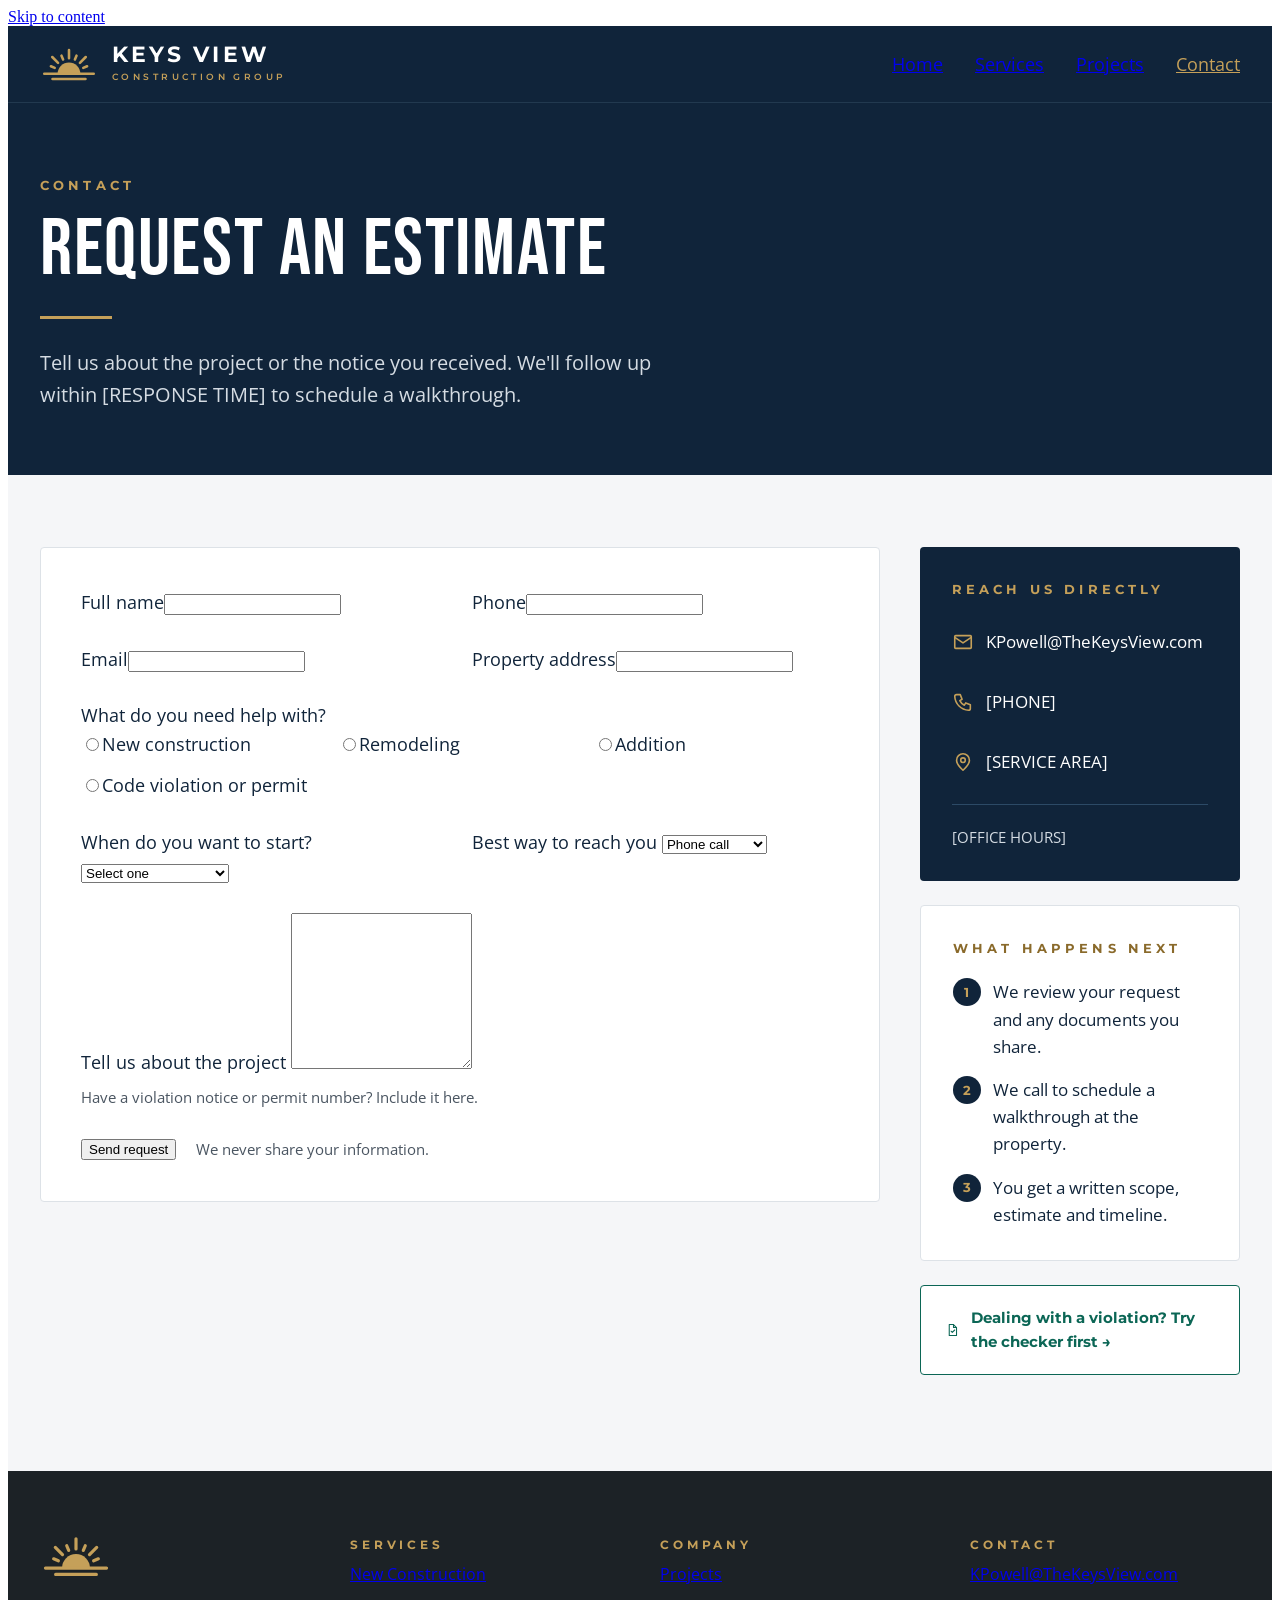
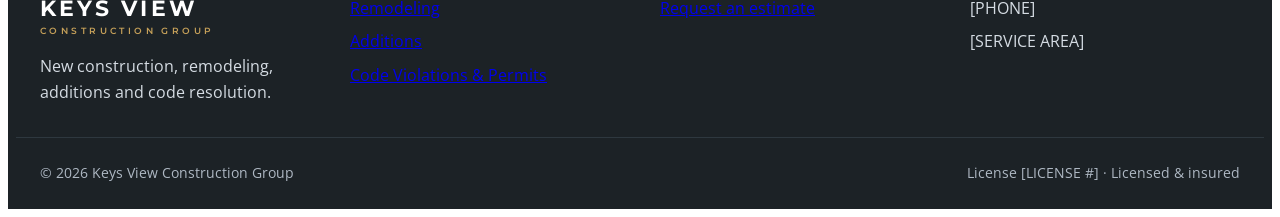
==== contact.html @ 4ff58f36 "Add files via upload" ====
<!doctype html>
<html lang="en">
<head>
<meta charset="utf-8">
<meta name="viewport" content="width=device-width, initial-scale=1">
<title>Request an Estimate | Keys View Construction Group</title>
<meta name="description" content="Request an estimate from Keys View Construction Group for new construction, remodeling, additions or code violation help.">
<meta property="og:title" content="Request an Estimate | Keys View Construction Group">
<meta property="og:description" content="Request an estimate from Keys View Construction Group for new construction, remodeling, additions or code violation help.">
<meta property="og:type" content="website">
<meta name="theme-color" content="#10243A">
<link rel="icon" href="images/favicon.svg" type="image/svg+xml">
<link rel="preconnect" href="https://fonts.googleapis.com">
<link rel="preconnect" href="https://fonts.gstatic.com" crossorigin>
<link href="https://fonts.googleapis.com/css2?family=Bebas+Neue&amp;family=Montserrat:wght@600;700&amp;family=Open+Sans:wght@400;600&amp;display=swap" rel="stylesheet">
<link rel="stylesheet" href="css/styles.css">
</head>
<body>
<a class="skip" href="#main">Skip to content</a>
<div style="font-family: 'Open Sans', system-ui, sans-serif; color: #10243A; background: #FFFFFF; font-size: 18px; line-height: 1.6">

<header style="background: #10243A">
  <div style="max-width: 1200px; margin: 0 auto; padding: 16px 24px; display: flex; flex-wrap: wrap; align-items: center; justify-content: space-between; gap: 16px">
    <a href="index.html" aria-label="Keys View Construction Group, home" style="display: flex; align-items: center; gap: 14px; text-decoration: none; color: #FFFFFF; min-height: 44px">
      <svg width="58" height="34" viewBox="4 4 56 33" fill="none" stroke="#C5A059" stroke-width="2.5" stroke-linecap="round" aria-hidden="true"><path d="M21 30a11 11 0 0 1 22 0z" fill="#C5A059" stroke="none"></path><path d="M18.14 24.26L14.44 22.72M21.39 19.39L15.74 13.74M26.26 16.14L24.72 12.44M32 15V7M37.74 16.14L39.28 12.44M42.61 19.39L48.26 13.74M45.86 24.26L49.56 22.72M8 30H56M16 35H48"></path></svg>
      <span style="display: flex; flex-direction: column">
        <span style="font-family: Montserrat, system-ui, sans-serif; font-weight: 700; font-size: 22px; line-height: 1.1; letter-spacing: 0.14em">KEYS VIEW</span>
        <span style="font-family: Montserrat, system-ui, sans-serif; font-weight: 600; font-size: 9px; letter-spacing: 0.38em; color: #C5A059; margin-top: 3px">CONSTRUCTION GROUP</span>
      </span>
    </a>
    <nav aria-label="Main" style="display: flex; flex-wrap: wrap; align-items: center; gap: 8px 32px">
      <a class="navlink" href="index.html">Home</a>
      <a class="navlink" href="services.html">Services</a>
      <a class="navlink" href="projects.html">Projects</a>
      <a class="navlink" href="contact.html" aria-current="page" style="color: #C5A059">Contact</a>
    </nav>
  </div>
</header>
<main id="main">

<section style="background: #10243A; color: #FFFFFF; border-top: 1px solid #22394F">
  <div style="max-width: 1200px; margin: 0 auto; padding: 72px 24px 64px">
    <p style="margin: 0 0 16px; font-family: Montserrat, system-ui, sans-serif; font-weight: 700; font-size: 13px; letter-spacing: 0.32em; color: #C5A059">CONTACT</p>
    <h1 style="margin: 0; font-family: 'Bebas Neue', Impact, sans-serif; font-weight: 400; font-size: 80px; line-height: 0.95; letter-spacing: 0.02em">Request an estimate</h1>
    <div style="width: 72px; height: 3px; background: #C5A059; margin: 28px 0"></div>
    <p style="margin: 0; font-size: 20px; color: #D5DCE3; max-width: 640px">Tell us about the project or the notice you received. We'll follow up within [RESPONSE TIME] to schedule a walkthrough.</p>
  </div>
</section>

<section style="background: #F5F6F8">
  <div style="max-width: 1200px; margin: 0 auto; padding: 72px 24px 96px; display: flex; flex-wrap: wrap; gap: 40px; align-items: flex-start">

    <div class="pad-box" style="flex: 999 1 560px; min-width: 0; background: #FFFFFF; border: 1px solid #DDE2E7; border-radius: 4px; padding: 40px">
        <form id="estimate-form" action="https://formspree.io/f/YOUR_FORM_ID" method="POST" style="display: grid; gap: 28px">
          <div style="display: grid; grid-template-columns: repeat(auto-fit, minmax(240px, 1fr)); gap: 24px">
            <div><label class="lbl" for="name">Full name</label><input class="field" id="name" name="name" type="text" autocomplete="name" required></div>
            <div><label class="lbl" for="phone">Phone</label><input class="field" id="phone" name="phone" type="tel" autocomplete="tel" required></div>
          </div>
          <div style="display: grid; grid-template-columns: repeat(auto-fit, minmax(240px, 1fr)); gap: 24px">
            <div><label class="lbl" for="email">Email</label><input class="field" id="email" name="email" type="email" autocomplete="email" required></div>
            <div><label class="lbl" for="addr">Property address</label><input class="field" id="addr" name="address" type="text" autocomplete="street-address"></div>
          </div>
          <fieldset style="margin: 0; padding: 0; border: 0">
            <legend class="lbl" style="padding: 0">What do you need help with?</legend>
            <div style="display: grid; grid-template-columns: repeat(auto-fit, minmax(220px, 1fr)); gap: 12px">
              <label class="choice"><input type="radio" name="projectType" value="new" required>New construction</label>
              <label class="choice"><input type="radio" name="projectType" value="remodel">Remodeling</label>
              <label class="choice"><input type="radio" name="projectType" value="addition">Addition</label>
              <label class="choice"><input type="radio" name="projectType" value="code">Code violation or permit</label>
            </div>
          </fieldset>
          <div style="display: grid; grid-template-columns: repeat(auto-fit, minmax(240px, 1fr)); gap: 24px">
            <div>
              <label class="lbl" for="when">When do you want to start?</label>
              <select class="field" id="when" name="timeline">
                <option value="">Select one</option>
                <option>As soon as possible</option>
                <option>Within 1–3 months</option>
                <option>In 3–6 months</option>
                <option>Just planning for now</option>
              </select>
            </div>
            <div>
              <label class="lbl" for="contact">Best way to reach you</label>
              <select class="field" id="contact" name="contactPref">
                <option>Phone call</option>
                <option>Text message</option>
                <option>Email</option>
              </select>
            </div>
          </div>
          <div>
            <label class="lbl" for="msg">Tell us about the project</label>
            <textarea class="field" id="msg" name="message" rows="5" style="min-height: 150px; resize: vertical"></textarea>
            <p style="margin: 8px 0 0; font-size: 15px; color: #4A5561">Have a violation notice or permit number? Include it here.</p>
          </div>
          <p id="form-error" role="alert" hidden style="margin: 0; padding: 14px 18px; border: 1px solid #B3261E; background: #FCEEEE; color: #8C1D18; border-radius: 2px">Something went wrong sending your request. Please try again, or email us at <a href="mailto:kpowell@thekeysview.com">KPowell@TheKeysView.com</a>.</p>
          <div style="display: flex; flex-wrap: wrap; align-items: center; gap: 20px">
            <button class="btn btn-navy" type="submit">Send request</button>
            <span style="font-size: 15px; color: #4A5561">We never share your information.</span>
          </div>
        </form>
      <div id="form-done" hidden tabindex="-1">
        <div role="status" style="display: flex; flex-direction: column; align-items: flex-start; gap: 16px; padding: 24px 0">
          <div style="width: 64px; height: 64px; border-radius: 50%; background: #10243A; display: flex; align-items: center; justify-content: center">
            <svg width="32" height="32" viewBox="0 0 24 24" fill="none" stroke="#C5A059" stroke-width="2.25" stroke-linecap="round" stroke-linejoin="round" aria-hidden="true"><path d="M5 12.5l4.5 4.5L19 7.5"></path></svg>
          </div>
          <h2 style="margin: 0; font-family: 'Bebas Neue', Impact, sans-serif; font-weight: 400; font-size: 48px; line-height: 1; letter-spacing: 0.02em">Request received</h2>
          <p style="margin: 0; max-width: 520px; color: #4A5561">Thank you. We'll review your details and reach out within [RESPONSE TIME] to schedule a walkthrough.</p>
          <div style="display: flex; flex-wrap: wrap; gap: 12px; margin-top: 8px">
            <a class="btn btn-navy" href="projects.html">See our projects</a>
            <button type="button" class="btn btn-line" id="form-again">Send another</button>
          </div>
        </div>
      </div>
    </div>

    <aside style="flex: 1 1 320px; min-width: 0; display: grid; gap: 24px">
      <div style="background: #10243A; color: #FFFFFF; border-radius: 4px; padding: 32px">
        <h2 style="margin: 0 0 20px; font-family: Montserrat, system-ui, sans-serif; font-size: 13px; letter-spacing: 0.32em; color: #C5A059">REACH US DIRECTLY</h2>
        <div style="display: grid; gap: 16px; font-size: 17px">
          <a href="mailto:kpowell@thekeysview.com" style="display: flex; gap: 12px; align-items: center; color: #FFFFFF; text-decoration: none; min-height: 44px"><svg width="22" height="22" viewBox="0 0 24 24" fill="none" stroke="#C5A059" stroke-width="1.75" stroke-linecap="round" stroke-linejoin="round" aria-hidden="true"><rect x="3" y="5" width="18" height="14" rx="1"></rect><path d="M3 7l9 6 9-6"></path></svg>KPowell@TheKeysView.com</a>
          <span style="display: flex; gap: 12px; align-items: center; min-height: 44px"><svg width="22" height="22" viewBox="0 0 24 24" fill="none" stroke="#C5A059" stroke-width="1.75" stroke-linecap="round" stroke-linejoin="round" aria-hidden="true"><path d="M5 4h4l2 5-2.5 1.5a11 11 0 0 0 5 5L15 13l5 2v4a2 2 0 0 1-2 2A16 16 0 0 1 3 6a2 2 0 0 1 2-2"></path></svg>[PHONE]</span>          <span style="display: flex; gap: 12px; align-items: center; min-height: 44px"><svg width="22" height="22" viewBox="0 0 24 24" fill="none" stroke="#C5A059" stroke-width="1.75" stroke-linecap="round" stroke-linejoin="round" aria-hidden="true"><path d="M12 21s-7-6.2-7-11a7 7 0 0 1 14 0c0 4.8-7 11-7 11z"></path><circle cx="12" cy="10" r="2.5"></circle></svg>[SERVICE AREA]</span>
        </div>
        <p style="margin: 20px 0 0; padding-top: 20px; border-top: 1px solid #2C4A66; font-size: 15px; color: #D5DCE3">[OFFICE HOURS]</p>
      </div>
      <div style="background: #FFFFFF; border: 1px solid #DDE2E7; border-radius: 4px; padding: 32px">
        <h2 style="margin: 0 0 20px; font-family: Montserrat, system-ui, sans-serif; font-size: 13px; letter-spacing: 0.32em; color: #8A6A2B">WHAT HAPPENS NEXT</h2>
        <ol style="margin: 0; padding: 0; list-style: none; display: grid; gap: 16px; font-size: 17px">
          <li style="display: flex; gap: 12px"><span style="flex: none; width: 28px; height: 28px; border-radius: 50%; background: #10243A; color: #C5A059; display: flex; align-items: center; justify-content: center; font-family: Montserrat, system-ui, sans-serif; font-weight: 700; font-size: 13px">1</span><span>We review your request and any documents you share.</span></li>
          <li style="display: flex; gap: 12px"><span style="flex: none; width: 28px; height: 28px; border-radius: 50%; background: #10243A; color: #C5A059; display: flex; align-items: center; justify-content: center; font-family: Montserrat, system-ui, sans-serif; font-weight: 700; font-size: 13px">2</span><span>We call to schedule a walkthrough at the property.</span></li>
          <li style="display: flex; gap: 12px"><span style="flex: none; width: 28px; height: 28px; border-radius: 50%; background: #10243A; color: #C5A059; display: flex; align-items: center; justify-content: center; font-family: Montserrat, system-ui, sans-serif; font-weight: 700; font-size: 13px">3</span><span>You get a written scope, estimate and timeline.</span></li>
        </ol>
      </div>
      <a href="services.html#checker" style="display: flex; gap: 12px; align-items: center; padding: 20px 24px; background: #FFFFFF; border: 1px solid #0B6655; border-radius: 4px; text-decoration: none; color: #0B6655; font-family: Montserrat, system-ui, sans-serif; font-weight: 700; font-size: 15px">
        <svg width="22" height="22" viewBox="0 0 24 24" fill="none" stroke="#0B6655" stroke-width="1.75" stroke-linecap="round" stroke-linejoin="round" aria-hidden="true"><path d="M7 3h7l5 5v13H7z"></path><path d="M14 3v5h5"></path><path d="M10 14l2 2 4-4"></path></svg>
        Dealing with a violation? Try the checker first →
      </a>
    </aside>
  </div>
</section>

</main>

<footer style="background: #1C2226; color: #D5DCE3">
  <div style="max-width: 1200px; margin: 0 auto; padding: 64px 24px 32px; display: grid; grid-template-columns: repeat(auto-fit, minmax(220px, 1fr)); gap: 40px">
    <div>
      <svg width="72" height="42" viewBox="4 4 56 33" fill="none" stroke="#C5A059" stroke-width="2.5" stroke-linecap="round" aria-hidden="true"><path d="M21 30a11 11 0 0 1 22 0z" fill="#C5A059" stroke="none"></path><path d="M18.14 24.26L14.44 22.72M21.39 19.39L15.74 13.74M26.26 16.14L24.72 12.44M32 15V7M37.74 16.14L39.28 12.44M42.61 19.39L48.26 13.74M45.86 24.26L49.56 22.72M8 30H56M16 35H48"></path></svg>
      <div style="margin-top: 12px; font-family: Montserrat, system-ui, sans-serif; font-weight: 700; font-size: 22px; line-height: 1.1; letter-spacing: 0.14em; color: #FFFFFF">KEYS VIEW</div>
      <div style="font-family: Montserrat, system-ui, sans-serif; font-weight: 600; font-size: 9px; letter-spacing: 0.38em; color: #C5A059; margin-top: 3px">CONSTRUCTION GROUP</div>
      <p style="margin: 16px 0 0; font-size: 16px">New construction, remodeling, additions and code resolution.</p>
    </div>
    <nav aria-label="Services" style="display: flex; flex-direction: column; gap: 8px; font-size: 16px">
      <span style="font-family: Montserrat, system-ui, sans-serif; font-weight: 700; font-size: 12px; letter-spacing: 0.32em; color: #C5A059">SERVICES</span>
      <a class="footlink" href="services.html#new">New Construction</a>
      <a class="footlink" href="services.html#remodel">Remodeling</a>
      <a class="footlink" href="services.html#additions">Additions</a>
      <a class="footlink" href="services.html#code">Code Violations &amp; Permits</a>
    </nav>
    <nav aria-label="Company" style="display: flex; flex-direction: column; gap: 8px; font-size: 16px">
      <span style="font-family: Montserrat, system-ui, sans-serif; font-weight: 700; font-size: 12px; letter-spacing: 0.32em; color: #C5A059">COMPANY</span>
      <a class="footlink" href="projects.html">Projects</a>
      <a class="footlink" href="contact.html">Request an estimate</a>    </nav>
    <div style="display: flex; flex-direction: column; gap: 8px; font-size: 16px">
      <span style="font-family: Montserrat, system-ui, sans-serif; font-weight: 700; font-size: 12px; letter-spacing: 0.32em; color: #C5A059">CONTACT</span>
      <a class="footlink" href="mailto:kpowell@thekeysview.com">KPowell@TheKeysView.com</a>
      <span>[PHONE]</span>
      <span>[SERVICE AREA]</span>
    </div>
  </div>
  <div style="max-width: 1200px; margin: 0 auto; padding: 24px; border-top: 1px solid #2E383F; font-size: 14px; color: #AEB8C3; display: flex; flex-wrap: wrap; justify-content: space-between; gap: 12px">
    <span>© <span id="year">2026</span> Keys View Construction Group</span>
    <span>License [LICENSE #] · Licensed &amp; insured</span>
  </div>
</footer>

</div>

<script src="js/main.js" defer></script>
</body>
</html>
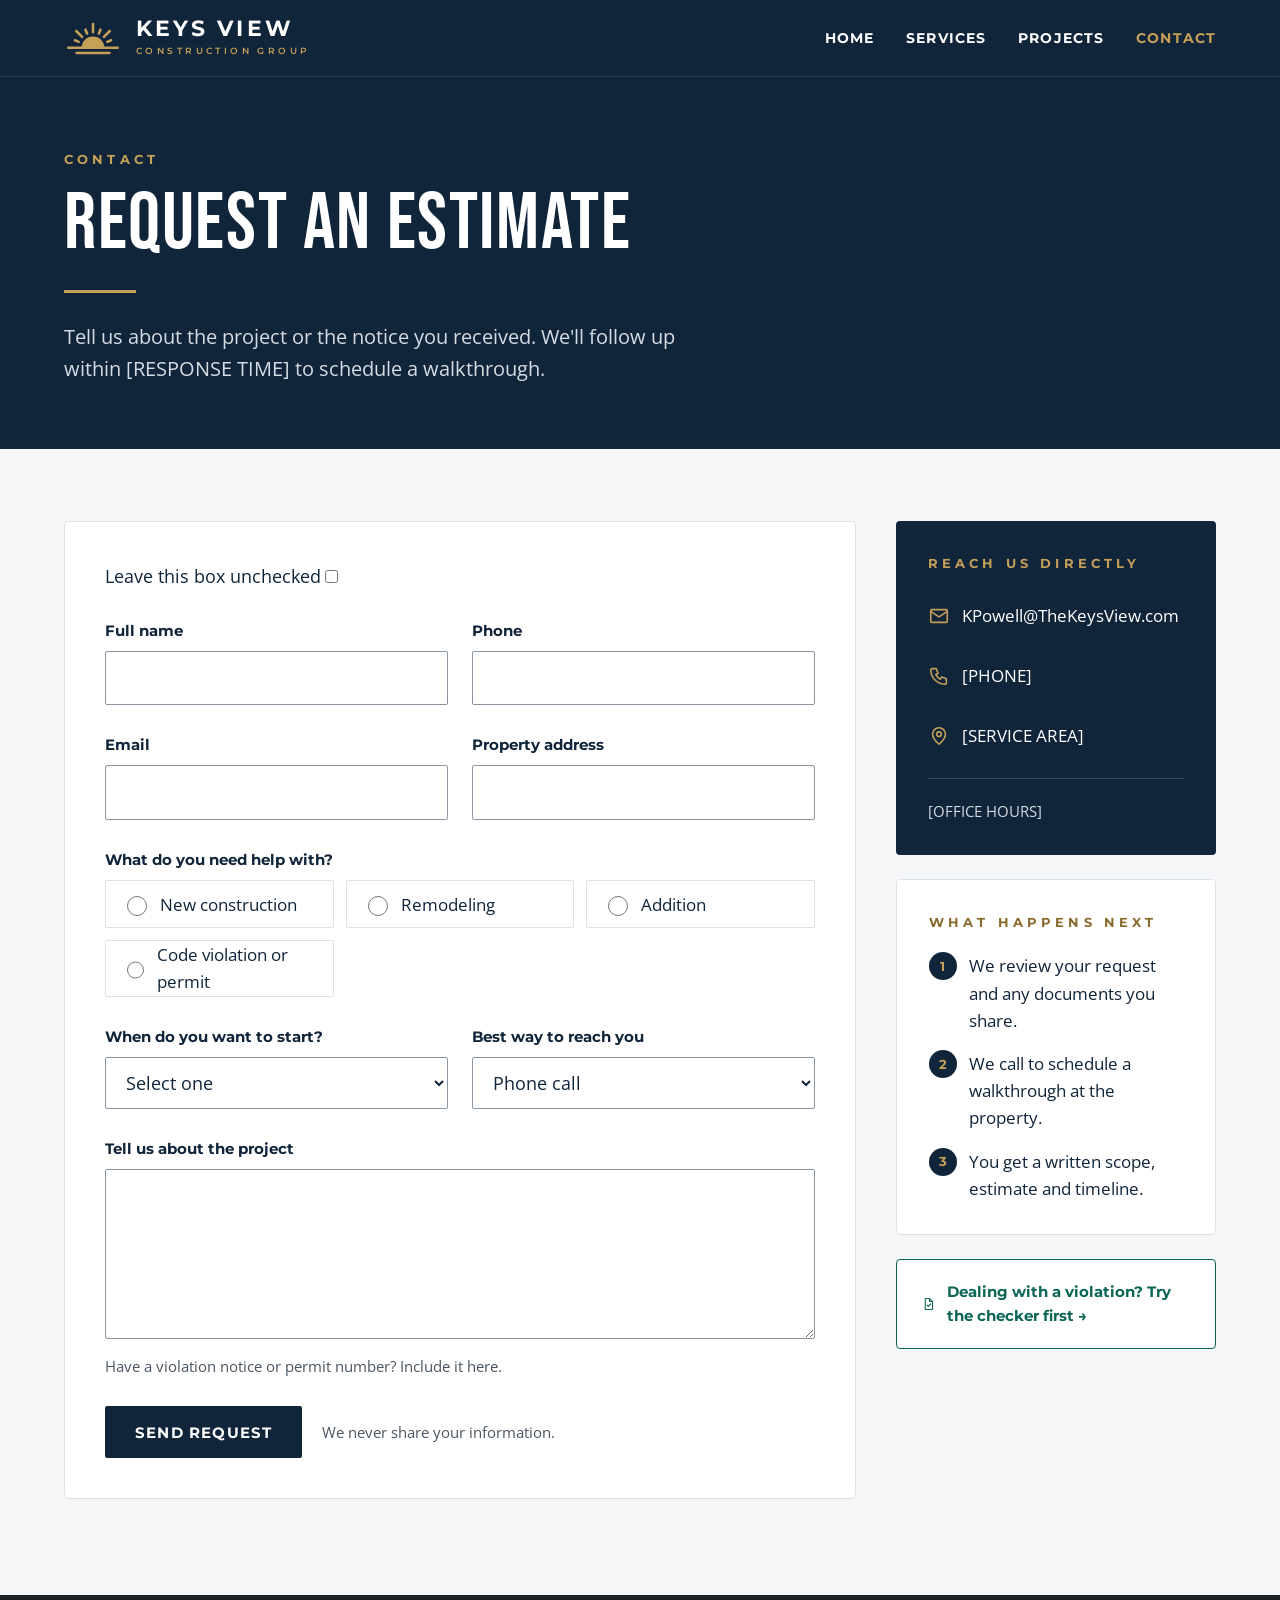
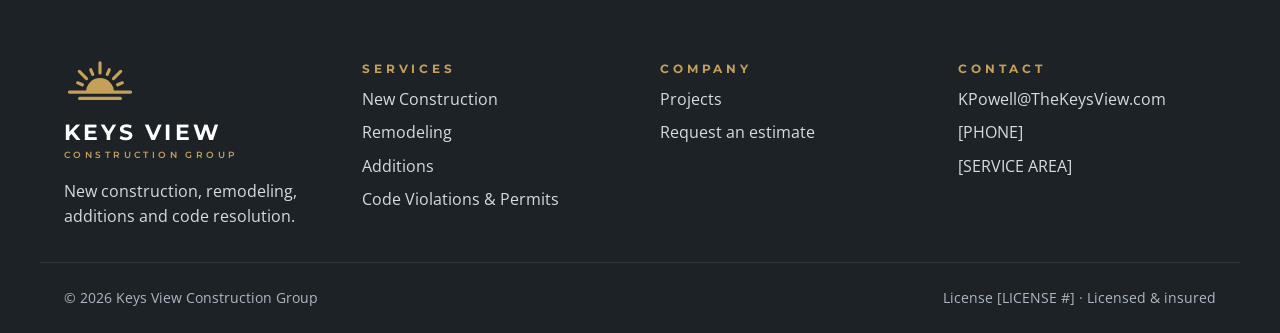
==== commit 2852107b: "Add files via upload" ====
--- a/contact.html
+++ b/contact.html
@@ -51,7 +51,12 @@
   <div style="max-width: 1200px; margin: 0 auto; padding: 72px 24px 96px; display: flex; flex-wrap: wrap; gap: 40px; align-items: flex-start">
 
     <div class="pad-box" style="flex: 999 1 560px; min-width: 0; background: #FFFFFF; border: 1px solid #DDE2E7; border-radius: 4px; padding: 40px">
-        <form id="estimate-form" action="https://formspree.io/f/YOUR_FORM_ID" method="POST" style="display: grid; gap: 28px">
+        <form id="estimate-form" action="https://api.web3forms.com/submit" method="POST" style="display: grid; gap: 28px">
+          <input type="hidden" name="access_key" value="67148f28-5520-4e37-a442-448113ba8866">
+          <input type="hidden" name="subject" value="New estimate request from thekeysview.com">
+          <input type="hidden" name="from_name" value="Keys View Website">
+          <!-- Spam trap: hidden from people, bots tend to fill it in. Leave it empty. -->
+          <div class="hp" aria-hidden="true"><label for="botcheck">Leave this box unchecked</label><input type="checkbox" id="botcheck" name="botcheck" tabindex="-1" autocomplete="off"></div>
           <div style="display: grid; grid-template-columns: repeat(auto-fit, minmax(240px, 1fr)); gap: 24px">
             <div><label class="lbl" for="name">Full name</label><input class="field" id="name" name="name" type="text" autocomplete="name" required></div>
             <div><label class="lbl" for="phone">Phone</label><input class="field" id="phone" name="phone" type="tel" autocomplete="tel" required></div>
--- a/css/styles.css
+++ b/css/styles.css
@@ -0,0 +1,104 @@
+/* Keys View Construction Group — site styles
+   Palette: navy #10243A · gold #C5A059 · gold-ink #8A6A2B · emerald #0B6655 · slate #1C2226 */
+
+*, *::before, *::after { box-sizing: border-box; }
+html { scroll-behavior: smooth; }
+body {
+  margin: 0;
+  background: #FFFFFF;
+  color: #10243A;
+  font-family: 'Open Sans', system-ui, sans-serif;
+  font-size: 18px;
+  line-height: 1.6;
+}
+img { max-width: 100%; }
+a { color: #0B6655; }
+a:hover { color: #10243A; }
+:focus-visible { outline: 2px solid #C5A059; outline-offset: 3px; }
+[hidden] { display: none !important; }
+
+/* Skip link */
+.skip { position: absolute; left: -9999px; top: 0; background: #C5A059; color: #10243A; padding: 12px 16px; z-index: 10; font-weight: 700; }
+.skip:focus { left: 16px; top: 16px; }
+
+/* Header + nav */
+.navlink { color: #FFFFFF; text-decoration: none; font-family: Montserrat, system-ui, sans-serif; font-weight: 700; font-size: 14px; letter-spacing: .08em; text-transform: uppercase; min-height: 44px; display: inline-flex; align-items: center; }
+.navlink:hover, .navlink[aria-current="page"] { color: #C5A059; }
+
+/* Buttons */
+.btn { display: inline-flex; align-items: center; justify-content: center; gap: 10px; min-height: 52px; padding: 0 28px; font-family: Montserrat, system-ui, sans-serif; font-weight: 700; font-size: 15px; letter-spacing: .08em; text-transform: uppercase; border-radius: 2px; text-decoration: none; cursor: pointer; border: 2px solid transparent; }
+.btn:disabled { opacity: .45; cursor: not-allowed; }
+.btn-sm { min-height: 44px; padding: 0 16px; font-size: 13px; }
+.btn-gold { background: #C5A059; color: #10243A; } .btn-gold:hover { background: #D4B579; color: #10243A; }
+.btn-navy { background: #10243A; color: #FFFFFF; } .btn-navy:hover { background: #1D3A5A; color: #FFFFFF; }
+.btn-ghost { background: transparent; color: #FFFFFF; border-color: #FFFFFF; } .btn-ghost:hover { background: #FFFFFF; color: #10243A; }
+.btn-line { background: #FFFFFF; color: #10243A; border-color: #10243A; } .btn-line:hover { background: #10243A; color: #FFFFFF; }
+.btn-row { display: flex; flex-wrap: wrap; gap: 12px; }
+
+/* Cards, tags, lists */
+.card { transition: border-color .15s; } .card:hover { border-color: #C5A059; }
+.tag { display: inline-block; padding: 4px 10px; background: #F5F6F8; color: #10243A; border-radius: 2px; font-family: Montserrat, system-ui, sans-serif; font-weight: 700; font-size: 12px; letter-spacing: .12em; text-transform: uppercase; }
+.tag-green { background: #E3F0EC; color: #0B6655; }
+.muted { color: #4A5561; }
+.small { font-size: 16px; }
+.eyebrow-ink { font-family: Montserrat, system-ui, sans-serif; font-weight: 700; font-size: 13px; letter-spacing: .24em; color: #8A6A2B; }
+.checklist { margin: 0; padding: 0; list-style: none; display: grid; gap: 10px; }
+.checklist li { display: flex; gap: 10px; }
+.numlist { margin: 0; padding: 0; list-style: none; display: grid; gap: 12px; font-size: 17px; }
+.numlist li { display: flex; gap: 12px; }
+.num { flex: none; width: 28px; height: 28px; border-radius: 50%; background: #10243A; color: #C5A059; display: flex; align-items: center; justify-content: center; font-family: Montserrat, system-ui, sans-serif; font-weight: 700; font-size: 13px; }
+.footlink { color: #D5DCE3; text-decoration: none; } .footlink:hover { color: #C5A059; }
+
+/* Home: process timeline */
+.step { display: flex; align-items: center; gap: 14px; min-height: 72px; padding: 14px 18px; text-align: left; border-radius: 2px; border: 1px solid #DDE2E7; background: #FFFFFF; color: #10243A; font: inherit; cursor: pointer; transition: background .15s; }
+.step:hover { border-color: #10243A; }
+.step-num { flex: none; width: 36px; height: 36px; border-radius: 50%; display: flex; align-items: center; justify-content: center; font-family: Montserrat, system-ui, sans-serif; font-weight: 700; font-size: 15px; background: #F5F6F8; color: #10243A; }
+.step-title { font-family: Montserrat, system-ui, sans-serif; font-weight: 700; font-size: 16px; line-height: 1.25; }
+.step.is-done .step-num { background: #C5A059; }
+.step.is-active { background: #10243A; color: #FFFFFF; border-color: #10243A; }
+.step.is-active .step-num { background: #C5A059; }
+
+/* Services: checker */
+.chk-head { display: flex; justify-content: space-between; align-items: center; gap: 16px; margin-bottom: 8px; min-height: 44px; }
+.chk-bar { height: 4px; background: #F5F6F8; border-radius: 2px; margin-bottom: 32px; }
+.chk-bar > div { height: 4px; background: #C5A059; border-radius: 2px; transition: width .2s; }
+.chk-q { margin: 0 0 24px; font-family: Montserrat, system-ui, sans-serif; font-size: 24px; line-height: 1.3; }
+.chk-opts { display: grid; gap: 12px; }
+.opt { display: flex; align-items: center; gap: 16px; min-height: 64px; padding: 14px 20px; text-align: left; font: inherit; font-size: 18px; color: #10243A; background: #FFFFFF; border: 2px solid #DDE2E7; border-radius: 2px; cursor: pointer; transition: border-color .15s, background .15s; }
+.opt:hover { border-color: #10243A; }
+.opt.is-selected { border-color: #10243A; background: #F5F6F8; }
+.opt-dot { flex: none; width: 22px; height: 22px; border-radius: 50%; border: 2px solid #10243A; display: flex; align-items: center; justify-content: center; }
+.opt-dot span { width: 10px; height: 10px; border-radius: 50%; }
+.opt.is-selected .opt-dot span { background: #10243A; }
+.chk-result { margin: 16px 0 8px; font-family: 'Bebas Neue', Impact, sans-serif; font-weight: 400; font-size: 44px; line-height: 1.05; letter-spacing: .02em; }
+.chk-urgent { display: flex; gap: 12px; padding: 16px 20px; border: 1px solid #C5A059; background: #FBF7EF; border-radius: 2px; margin-bottom: 28px; font-size: 17px; }
+.chk-cols { display: flex; flex-wrap: wrap; gap: 32px; }
+.chk-bring { flex: 1 1 260px; min-width: 0; background: #F5F6F8; padding: 24px; border-radius: 2px; }
+.chk-h4 { margin: 0 0 12px; font-family: Montserrat, system-ui, sans-serif; font-size: 14px; letter-spacing: .2em; }
+
+/* Projects */
+.chip { min-height: 44px; padding: 0 18px; border-radius: 2px; border: 1px solid #10243A; background: #FFFFFF; color: #10243A; font-family: Montserrat, system-ui, sans-serif; font-weight: 700; font-size: 13px; letter-spacing: .08em; text-transform: uppercase; cursor: pointer; transition: background .15s, color .15s; }
+.chip[aria-pressed="true"] { background: #10243A; color: #FFFFFF; }
+.pcard { display: block; padding: 0; text-align: left; font: inherit; color: #10243A; background: #FFFFFF; border: 1px solid #DDE2E7; border-radius: 4px; overflow: hidden; cursor: pointer; transition: border-color .15s; }
+.pcard:hover, .pcard.is-current { border-color: #C5A059; }
+.pcard-img { position: relative; aspect-ratio: 4 / 3; }
+.pcard-img img { width: 100%; height: 100%; object-fit: cover; display: block; }
+.ba-tag { position: absolute; right: 16px; bottom: 16px; padding: 4px 10px; background: #C5A059; color: #10243A; border-radius: 2px; font-family: Montserrat, system-ui, sans-serif; font-weight: 700; font-size: 11px; letter-spacing: .12em; }
+.pcard-body { padding: 24px; }
+.pcard-body h3 { margin: 12px 0 4px; font-family: Montserrat, system-ui, sans-serif; font-size: 20px; line-height: 1.3; }
+.pcard-body p { margin: 0; font-size: 16px; color: #4A5561; }
+.slider { width: 100%; accent-color: #C5A059; height: 44px; cursor: ew-resize; }
+
+/* Contact form */
+.field { width: 100%; min-height: 52px; padding: 12px 16px; font: inherit; font-size: 18px; color: #10243A; background: #FFFFFF; border: 1px solid #8995A1; border-radius: 2px; }
+.field:focus { border-color: #10243A; outline: 2px solid #C5A059; outline-offset: 1px; }
+.lbl { display: block; margin-bottom: 8px; font-family: Montserrat, system-ui, sans-serif; font-weight: 700; font-size: 15px; }
+.choice { display: flex; align-items: center; gap: 10px; min-height: 48px; padding: 0 16px; border: 1px solid #DDE2E7; border-radius: 2px; cursor: pointer; font-size: 17px; }
+.choice input { width: 20px; height: 20px; accent-color: #10243A; }
+
+/* Phones */
+@media (max-width: 640px) {
+  h1[style*="Bebas"] { font-size: 56px !important; }
+  h2[style*="Bebas"] { font-size: 40px !important; }
+  .pad-box { padding: 24px !important; }
+}
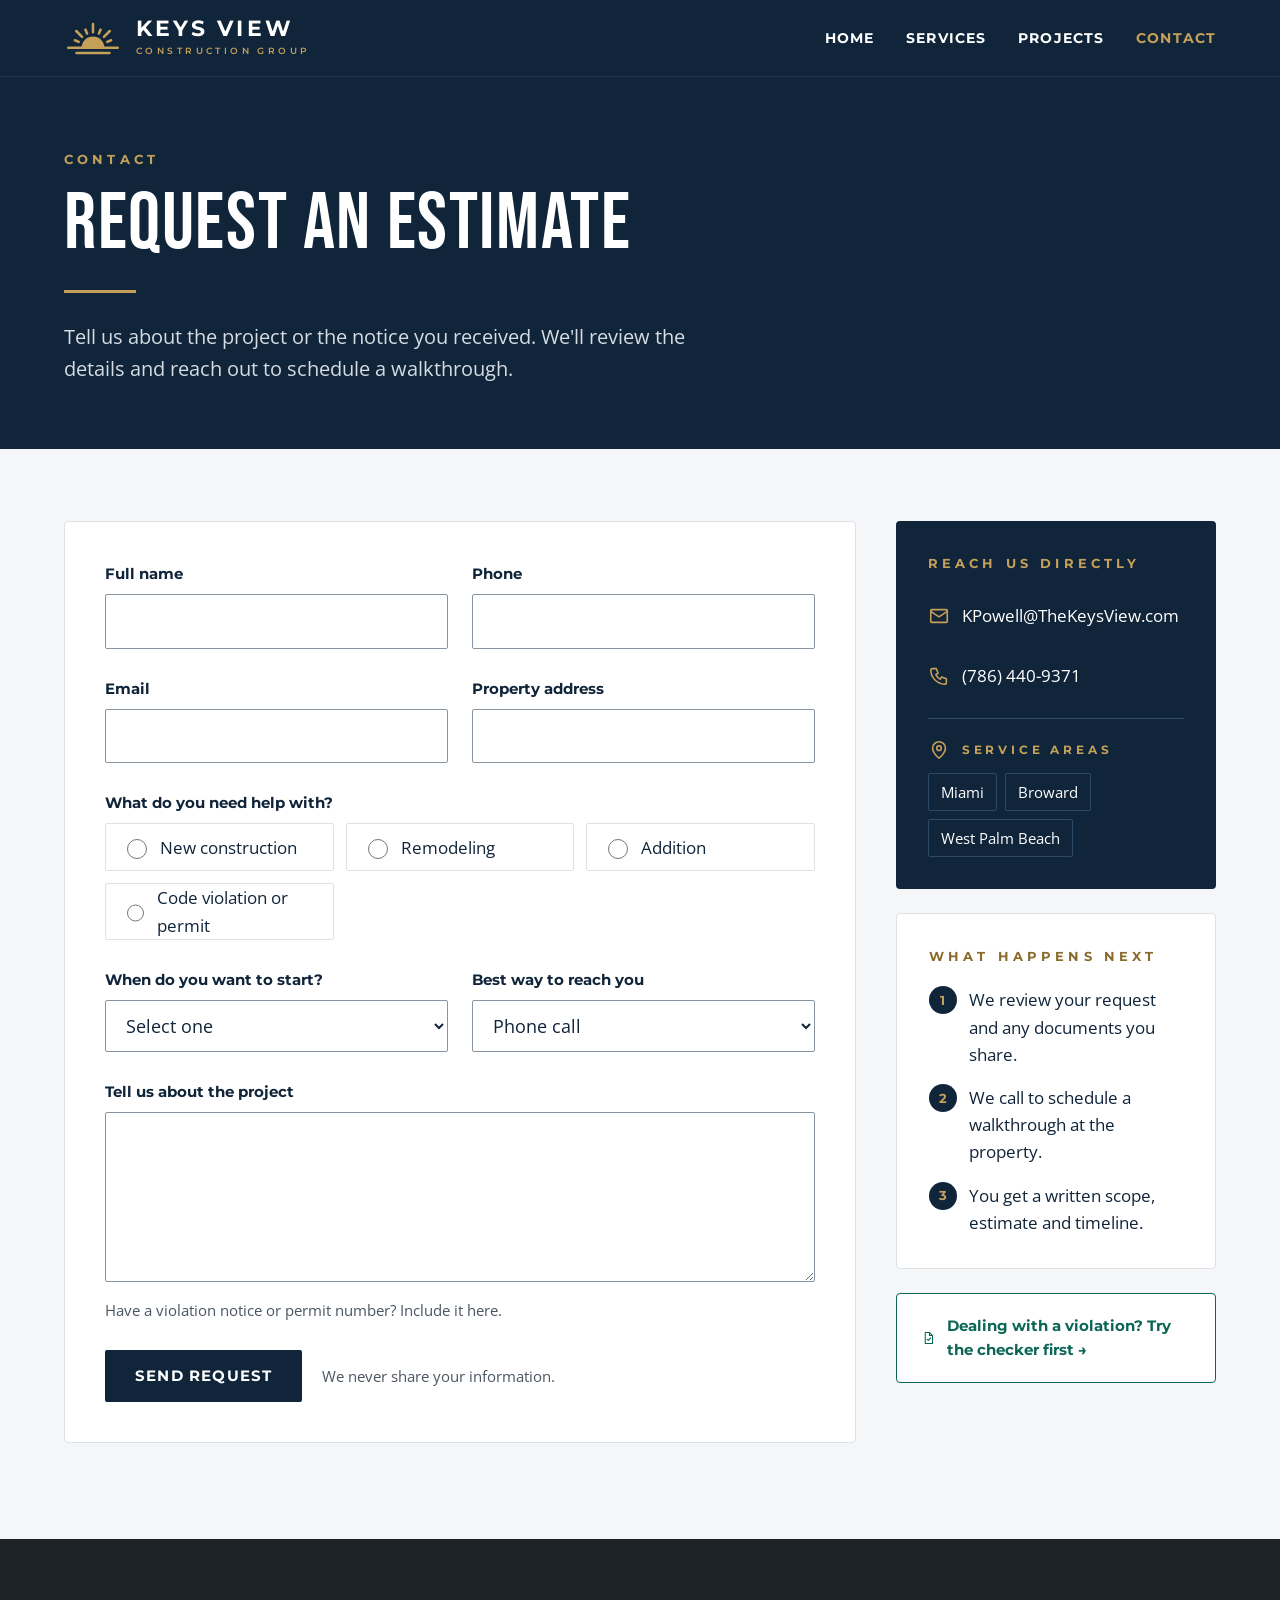
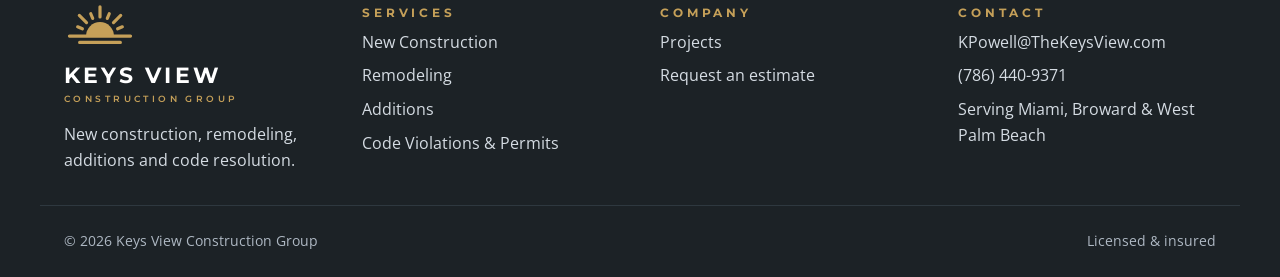
==== commit 130b1b40: "Add files via upload" ====
--- a/contact.html
+++ b/contact.html
@@ -43,7 +43,7 @@
     <p style="margin: 0 0 16px; font-family: Montserrat, system-ui, sans-serif; font-weight: 700; font-size: 13px; letter-spacing: 0.32em; color: #C5A059">CONTACT</p>
     <h1 style="margin: 0; font-family: 'Bebas Neue', Impact, sans-serif; font-weight: 400; font-size: 80px; line-height: 0.95; letter-spacing: 0.02em">Request an estimate</h1>
     <div style="width: 72px; height: 3px; background: #C5A059; margin: 28px 0"></div>
-    <p style="margin: 0; font-size: 20px; color: #D5DCE3; max-width: 640px">Tell us about the project or the notice you received. We'll follow up within [RESPONSE TIME] to schedule a walkthrough.</p>
+    <p style="margin: 0; font-size: 20px; color: #D5DCE3; max-width: 640px">Tell us about the project or the notice you received. We'll review the details and reach out to schedule a walkthrough.</p>
   </div>
 </section>
 
@@ -111,7 +111,8 @@
             <svg width="32" height="32" viewBox="0 0 24 24" fill="none" stroke="#C5A059" stroke-width="2.25" stroke-linecap="round" stroke-linejoin="round" aria-hidden="true"><path d="M5 12.5l4.5 4.5L19 7.5"></path></svg>
           </div>
           <h2 style="margin: 0; font-family: 'Bebas Neue', Impact, sans-serif; font-weight: 400; font-size: 48px; line-height: 1; letter-spacing: 0.02em">Request received</h2>
-          <p style="margin: 0; max-width: 520px; color: #4A5561">Thank you. We'll review your details and reach out within [RESPONSE TIME] to schedule a walkthrough.</p>
+          <p style="margin: 0; max-width: 520px; color: #4A5561">Thank you for reaching out. We'll review your details and contact you shortly to schedule a walkthrough at the property.</p>
+          <p style="margin: 0; max-width: 520px; color: #4A5561">Facing a deadline or hearing date? Call us at <a href="tel:+17864409371" style="font-weight: 600; white-space: nowrap">(786) 440-9371</a>.</p>
           <div style="display: flex; flex-wrap: wrap; gap: 12px; margin-top: 8px">
             <a class="btn btn-navy" href="projects.html">See our projects</a>
             <button type="button" class="btn btn-line" id="form-again">Send another</button>
@@ -125,9 +126,19 @@
         <h2 style="margin: 0 0 20px; font-family: Montserrat, system-ui, sans-serif; font-size: 13px; letter-spacing: 0.32em; color: #C5A059">REACH US DIRECTLY</h2>
         <div style="display: grid; gap: 16px; font-size: 17px">
           <a href="mailto:kpowell@thekeysview.com" style="display: flex; gap: 12px; align-items: center; color: #FFFFFF; text-decoration: none; min-height: 44px"><svg width="22" height="22" viewBox="0 0 24 24" fill="none" stroke="#C5A059" stroke-width="1.75" stroke-linecap="round" stroke-linejoin="round" aria-hidden="true"><rect x="3" y="5" width="18" height="14" rx="1"></rect><path d="M3 7l9 6 9-6"></path></svg>KPowell@TheKeysView.com</a>
-          <span style="display: flex; gap: 12px; align-items: center; min-height: 44px"><svg width="22" height="22" viewBox="0 0 24 24" fill="none" stroke="#C5A059" stroke-width="1.75" stroke-linecap="round" stroke-linejoin="round" aria-hidden="true"><path d="M5 4h4l2 5-2.5 1.5a11 11 0 0 0 5 5L15 13l5 2v4a2 2 0 0 1-2 2A16 16 0 0 1 3 6a2 2 0 0 1 2-2"></path></svg>[PHONE]</span>          <span style="display: flex; gap: 12px; align-items: center; min-height: 44px"><svg width="22" height="22" viewBox="0 0 24 24" fill="none" stroke="#C5A059" stroke-width="1.75" stroke-linecap="round" stroke-linejoin="round" aria-hidden="true"><path d="M12 21s-7-6.2-7-11a7 7 0 0 1 14 0c0 4.8-7 11-7 11z"></path><circle cx="12" cy="10" r="2.5"></circle></svg>[SERVICE AREA]</span>
+          <a href="tel:+17864409371" style="display: flex; gap: 12px; align-items: center; color: #FFFFFF; text-decoration: none; min-height: 44px"><svg width="22" height="22" viewBox="0 0 24 24" fill="none" stroke="#C5A059" stroke-width="1.75" stroke-linecap="round" stroke-linejoin="round" aria-hidden="true"><path d="M5 4h4l2 5-2.5 1.5a11 11 0 0 0 5 5L15 13l5 2v4a2 2 0 0 1-2 2A16 16 0 0 1 3 6a2 2 0 0 1 2-2"></path></svg>(786) 440-9371</a>
         </div>
-        <p style="margin: 20px 0 0; padding-top: 20px; border-top: 1px solid #2C4A66; font-size: 15px; color: #D5DCE3">[OFFICE HOURS]</p>
+        <div style="margin-top: 20px; padding-top: 20px; border-top: 1px solid #2C4A66">
+          <div style="display: flex; gap: 12px; align-items: center; margin-bottom: 12px">
+            <svg width="22" height="22" viewBox="0 0 24 24" fill="none" stroke="#C5A059" stroke-width="1.75" stroke-linecap="round" stroke-linejoin="round" aria-hidden="true"><path d="M12 21s-7-6.2-7-11a7 7 0 0 1 14 0c0 4.8-7 11-7 11z"></path><circle cx="12" cy="10" r="2.5"></circle></svg>
+            <span style="font-family: Montserrat, system-ui, sans-serif; font-weight: 700; font-size: 12px; letter-spacing: 0.32em; color: #C5A059">SERVICE AREAS</span>
+          </div>
+          <div style="display: flex; flex-wrap: wrap; gap: 8px">
+            <span style="padding: 6px 12px; border: 1px solid #2C4A66; border-radius: 2px; font-size: 15px">Miami</span>
+            <span style="padding: 6px 12px; border: 1px solid #2C4A66; border-radius: 2px; font-size: 15px">Broward</span>
+            <span style="padding: 6px 12px; border: 1px solid #2C4A66; border-radius: 2px; font-size: 15px">West Palm Beach</span>
+          </div>
+        </div>
       </div>
       <div style="background: #FFFFFF; border: 1px solid #DDE2E7; border-radius: 4px; padding: 32px">
         <h2 style="margin: 0 0 20px; font-family: Montserrat, system-ui, sans-serif; font-size: 13px; letter-spacing: 0.32em; color: #8A6A2B">WHAT HAPPENS NEXT</h2>
@@ -169,13 +180,13 @@
     <div style="display: flex; flex-direction: column; gap: 8px; font-size: 16px">
       <span style="font-family: Montserrat, system-ui, sans-serif; font-weight: 700; font-size: 12px; letter-spacing: 0.32em; color: #C5A059">CONTACT</span>
       <a class="footlink" href="mailto:kpowell@thekeysview.com">KPowell@TheKeysView.com</a>
-      <span>[PHONE]</span>
-      <span>[SERVICE AREA]</span>
+      <a class="footlink" href="tel:+17864409371">(786) 440-9371</a>
+      <span>Serving Miami, Broward &amp; West Palm Beach</span>
     </div>
   </div>
   <div style="max-width: 1200px; margin: 0 auto; padding: 24px; border-top: 1px solid #2E383F; font-size: 14px; color: #AEB8C3; display: flex; flex-wrap: wrap; justify-content: space-between; gap: 12px">
     <span>© <span id="year">2026</span> Keys View Construction Group</span>
-    <span>License [LICENSE #] · Licensed &amp; insured</span>
+    <span>Licensed &amp; insured</span>
   </div>
 </footer>
 
--- a/css/styles.css
+++ b/css/styles.css
@@ -95,6 +95,8 @@
 .lbl { display: block; margin-bottom: 8px; font-family: Montserrat, system-ui, sans-serif; font-weight: 700; font-size: 15px; }
 .choice { display: flex; align-items: center; gap: 10px; min-height: 48px; padding: 0 16px; border: 1px solid #DDE2E7; border-radius: 2px; cursor: pointer; font-size: 17px; }
 .choice input { width: 20px; height: 20px; accent-color: #10243A; }
+/* Spam trap field: moved off-screen so people never see it */
+.hp { position: absolute !important; left: -10000px; top: auto; width: 1px; height: 1px; overflow: hidden; }
 
 /* Phones */
 @media (max-width: 640px) {
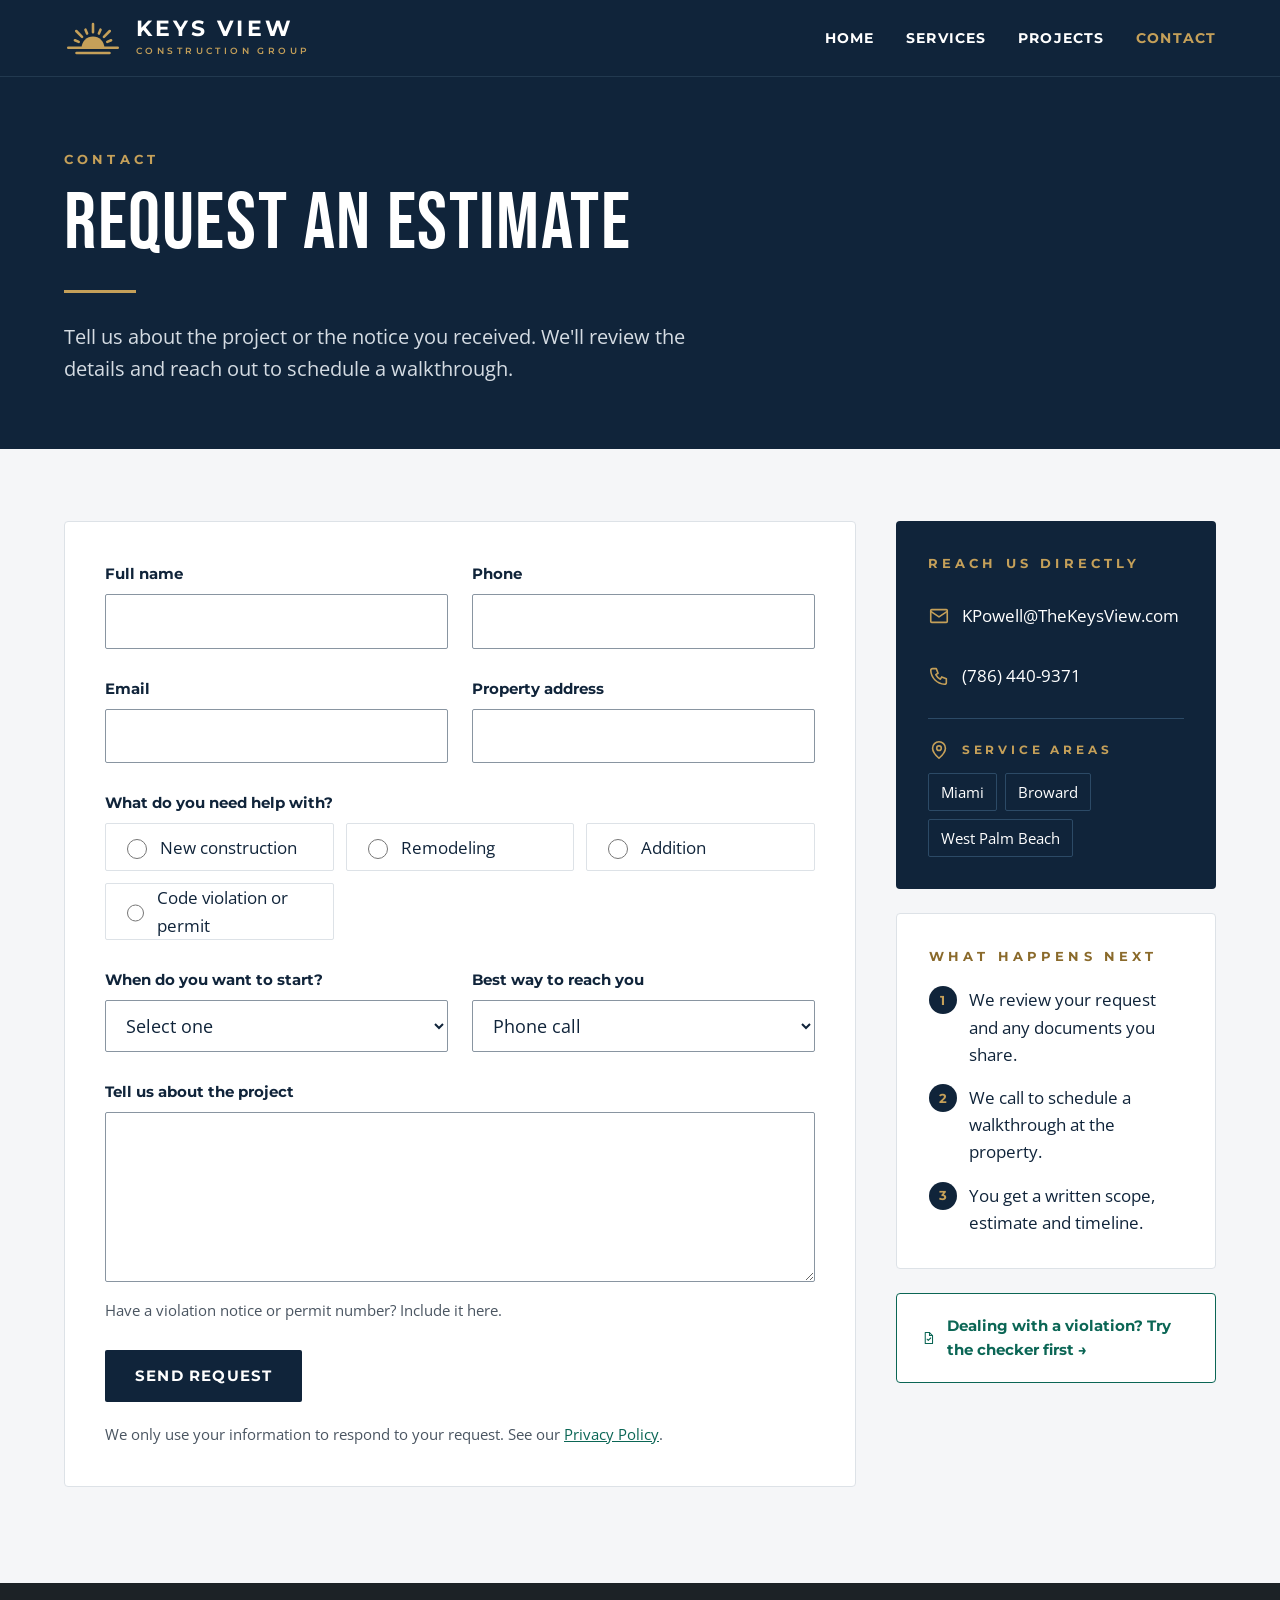
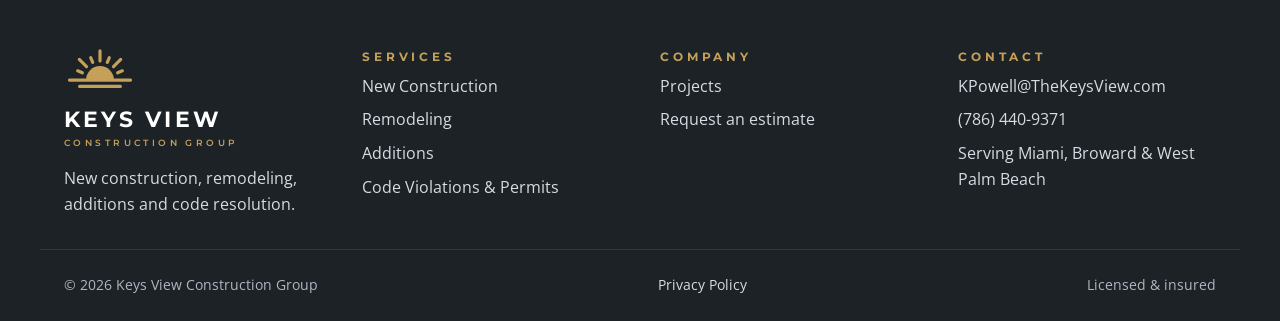
==== commit 27a7198b: "Add files via upload" ====
--- a/contact.html
+++ b/contact.html
@@ -102,7 +102,7 @@
           <p id="form-error" role="alert" hidden style="margin: 0; padding: 14px 18px; border: 1px solid #B3261E; background: #FCEEEE; color: #8C1D18; border-radius: 2px">Something went wrong sending your request. Please try again, or email us at <a href="mailto:kpowell@thekeysview.com">KPowell@TheKeysView.com</a>.</p>
           <div style="display: flex; flex-wrap: wrap; align-items: center; gap: 20px">
             <button class="btn btn-navy" type="submit">Send request</button>
-            <span style="font-size: 15px; color: #4A5561">We never share your information.</span>
+            <span style="font-size: 15px; color: #4A5561">We only use your information to respond to your request. See our <a href="privacy.html">Privacy Policy</a>.</span>
           </div>
         </form>
       <div id="form-done" hidden tabindex="-1">
@@ -186,6 +186,7 @@
   </div>
   <div style="max-width: 1200px; margin: 0 auto; padding: 24px; border-top: 1px solid #2E383F; font-size: 14px; color: #AEB8C3; display: flex; flex-wrap: wrap; justify-content: space-between; gap: 12px">
     <span>© <span id="year">2026</span> Keys View Construction Group</span>
+    <a class="footlink" href="privacy.html">Privacy Policy</a>
     <span>Licensed &amp; insured</span>
   </div>
 </footer>
